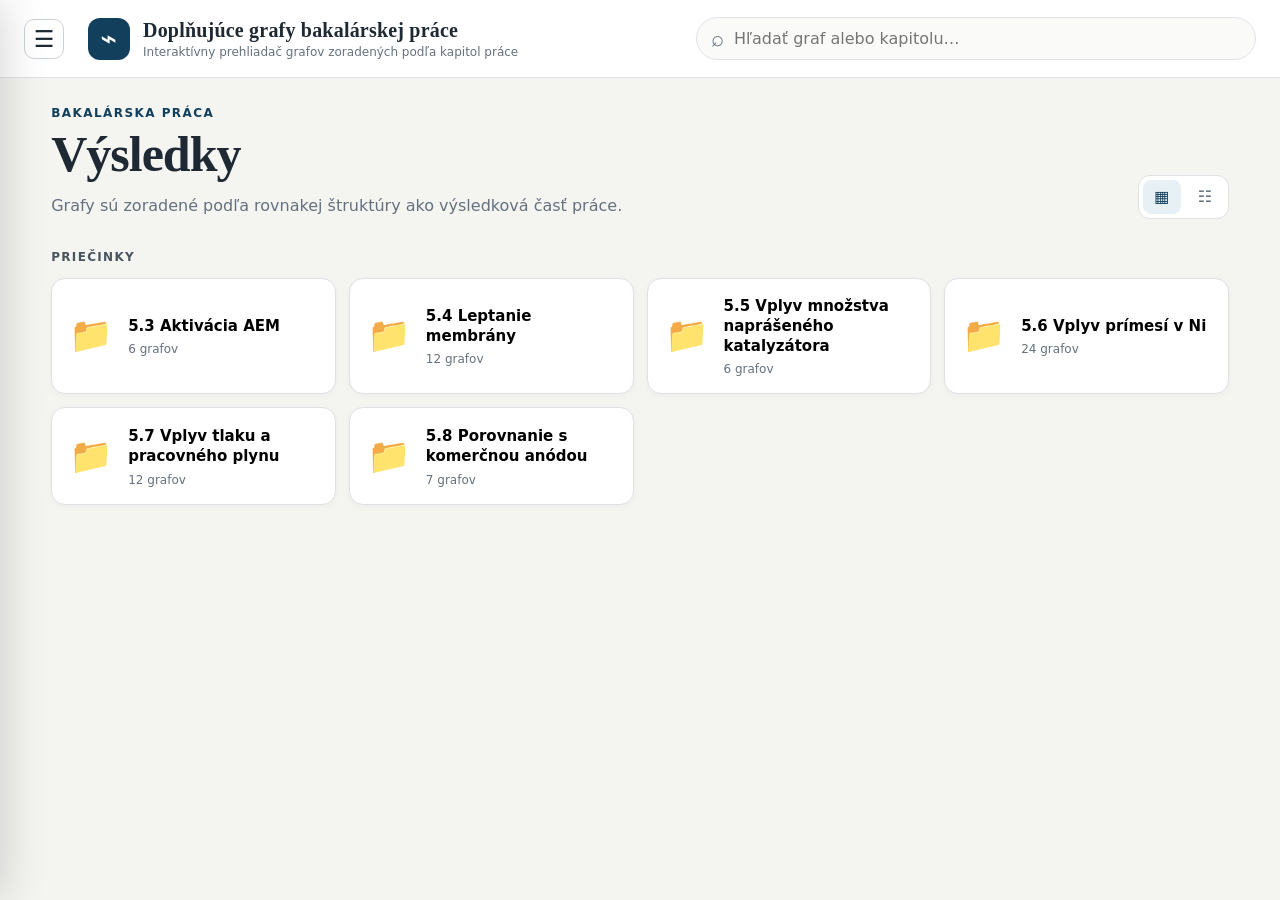
==== index.html @ 4d3bdb9e "update" ====
<!doctype html>
<html lang="sk">
<head>
  <meta charset="utf-8">
  <meta name="viewport" content="width=device-width, initial-scale=1">
  <meta name="description" content="Doplňujúce grafy bakalárskej práce">
  <title>Doplňujúce grafy bakalárskej práce</title>
  <link rel="icon" href="favicon.svg" type="image/svg+xml">
  <link rel="stylesheet" href="styles.css">
</head>
<body>
  <header class="topbar">
    <button class="icon-button sidebar-toggle" id="sidebarToggle" aria-label="Otvoriť navigáciu" aria-expanded="false">☰</button>

    <div class="brand">
      <div class="brand-mark" aria-hidden="true">⌁</div>
      <div>
        <h1 id="siteTitle">Doplňujúce grafy</h1>
        <p id="siteSubtitle">Bakalárska práca</p>
      </div>
    </div>

    <label class="search">
      <span aria-hidden="true">⌕</span>
      <input id="searchInput" type="search" placeholder="Hľadať graf alebo kapitolu…" autocomplete="off">
    </label>
  </header>

  <div class="app-shell">
    <aside class="sidebar" id="sidebar">
      <div class="sidebar-heading">Navigácia</div>
      <nav id="tree" aria-label="Hierarchia kapitol"></nav>
    </aside>

    <main class="content">
      <nav class="breadcrumbs" id="breadcrumbs" aria-label="Drobečková navigácia"></nav>

      <section id="galleryView">
        <header class="page-heading">
          <div>
            <p class="eyebrow" id="sectionEyebrow">Výsledky</p>
            <h2 id="sectionTitle">Doplňujúce grafy</h2>
            <p id="sectionSummary">Vyberte kapitolu alebo graf v ľavom paneli.</p>
          </div>

          <div class="view-switcher" aria-label="Spôsob zobrazenia">
            <button class="view-button active" data-view="grid" title="Mriežka" aria-label="Mriežka">▦</button>
            <button class="view-button" data-view="list" title="Zoznam" aria-label="Zoznam">☷</button>
          </div>
        </header>

        <section id="folderSection">
          <h3 class="content-heading" id="folderHeading">Priečinky</h3>
          <div class="folder-grid" id="folderGrid"></div>
        </section>

        <section id="fileSection">
          <h3 class="content-heading" id="fileHeading">Grafy</h3>
          <div class="plot-grid" id="plotGrid"></div>
        </section>

        <section class="empty-state hidden" id="emptyState">
          <div class="empty-icon">⌕</div>
          <h3>Nič sa nenašlo</h3>
          <p>Skúste zadať kratší názov alebo číslo kapitoly.</p>
        </section>
      </section>

      <section id="workspaceView" class="workspace hidden">
        <header class="workspace-heading">
          <div>
            <button class="back-button" id="backToFolder">← Späť na grafy v priečinku</button>
            <p class="eyebrow" id="workspaceFolder"></p>
            <h2 id="workspaceTitle"></h2>
            <p id="workspaceSummary"></p>
          </div>

          <div class="workspace-actions">
            <button class="action-button" id="interactiveToggle" disabled>
              <span aria-hidden="true">⌁</span>
              Prepnúť na interaktívne
            </button>
            <button class="action-button primary" id="addComparison">
              <span aria-hidden="true">＋</span>
              Pridať graf na porovnanie
            </button>
            <button class="action-button" id="unifyAxes" disabled title="Dostupné v interaktívnom režime pri kompatibilných grafoch">
              <span aria-hidden="true">↔</span>
              Zjednotiť osi
            </button>
            <button class="square-button" id="axisSettings" disabled title="Nastavenie osí je dostupné v interaktívnom režime" aria-label="Manuálne nastavenie osí">🔧</button>
          </div>
        </header>

        <div class="workspace-status">
          <div>
            <strong id="comparisonCount">1 z 4 grafov</strong>
            <span id="compatibilityText">Statický náhľad</span>
          </div>
          <button class="text-button hidden" id="clearComparisons">Zrušiť porovnanie</button>
        </div>

        <div class="comparison-grid count-1" id="comparisonGrid"></div>
      </section>
    </main>
  </div>

  <div class="backdrop hidden" id="backdrop"></div>

  <dialog class="picker-dialog" id="comparisonDialog">
    <div class="dialog-header">
      <div>
        <p class="eyebrow">Porovnanie grafov</p>
        <h2>Vyberte ďalší graf</h2>
        <p>Naraz možno zobraziť najviac štyri grafy.</p>
      </div>
      <button class="icon-button" id="closeComparisonDialog" aria-label="Zavrieť">×</button>
    </div>

    <label class="dialog-search">
      <span aria-hidden="true">⌕</span>
      <input id="comparisonSearch" type="search" placeholder="Hľadať podľa názvu grafu alebo priečinka…" autocomplete="off">
    </label>

    <div class="comparison-list" id="comparisonList"></div>
  </dialog>

  <dialog class="settings-dialog" id="settingsDialog">
    <div class="dialog-header compact">
      <div>
        <p class="eyebrow">Interaktívny režim</p>
        <h2>Manuálne nastavenie osí</h2>
      </div>
      <button class="icon-button" id="closeSettingsDialog" aria-label="Zavrieť">×</button>
    </div>

    <form id="axisForm" method="dialog">
      <label>
        Použiť na
        <select id="axisTarget"></select>
      </label>

      <div class="axis-fields">
        <label>X minimum<input id="xMin" type="number" step="any" placeholder="automaticky"></label>
        <label>X maximum<input id="xMax" type="number" step="any" placeholder="automaticky"></label>
        <label>Y minimum<input id="yMin" type="number" step="any" placeholder="automaticky"></label>
        <label>Y maximum<input id="yMax" type="number" step="any" placeholder="automaticky"></label>
      </div>

      <div class="dialog-footer">
        <button type="button" class="action-button" id="resetAxes">Obnoviť automatické osi</button>
        <button type="submit" class="action-button primary">Použiť</button>
      </div>
    </form>
  </dialog>

  <div class="toast hidden" id="toast" role="status" aria-live="polite"></div>

  <script src="data.js"></script>
  <script src="script.js"></script>
</body>
</html>
---- styles.css ----
:root {
  --bg: #f4f4f1;
  --panel: #ffffff;
  --panel-soft: #fafaf8;
  --sidebar: #ecece8;
  --text: #1e2933;
  --muted: #65717e;
  --line: #dde2e5;
  --line-strong: #cbd2d7;
  --accent: #123f5c;
  --accent-strong: #082c43;
  --accent-soft: #e7f0f5;
  --folder: #f0b331;
  --danger: #a23b3b;
  --shadow: 0 12px 34px rgba(18, 39, 54, .09);
  --radius: 17px;
}

* { box-sizing: border-box; }
html { scroll-behavior: smooth; }
body {
  margin: 0;
  min-height: 100vh;
  background: var(--bg);
  color: var(--text);
  font-family: Inter, ui-sans-serif, system-ui, -apple-system, BlinkMacSystemFont, "Segoe UI", sans-serif;
}
button, input, select { font: inherit; }
button, a { -webkit-tap-highlight-color: transparent; }
button:focus-visible, input:focus-visible, select:focus-visible {
  outline: 3px solid rgba(18, 63, 92, .23);
  outline-offset: 2px;
}
.hidden { display: none !important; }

.topbar {
  position: sticky;
  z-index: 30;
  top: 0;
  min-height: 78px;
  display: flex;
  align-items: center;
  gap: 24px;
  padding: 12px 24px;
  background: rgba(255,255,255,.94);
  border-bottom: 1px solid var(--line);
  backdrop-filter: blur(16px);
}
.brand {
  min-width: 310px;
  display: flex;
  align-items: center;
  gap: 13px;
}
.brand-mark {
  width: 42px;
  height: 42px;
  display: grid;
  place-items: center;
  border-radius: 12px;
  background: var(--accent);
  color: white;
  font-size: 28px;
  font-weight: 800;
}
.brand h1 {
  margin: 0;
  font-family: Georgia, "Times New Roman", serif;
  font-size: 20px;
  letter-spacing: .01em;
}
.brand p { margin: 3px 0 0; color: var(--muted); font-size: 12px; }
.search, .dialog-search {
  display: flex;
  align-items: center;
  gap: 10px;
  padding: 0 14px;
  background: var(--panel-soft);
  border: 1px solid var(--line);
  border-radius: 999px;
}
.search { width: min(560px, 100%); margin-left: auto; }
.search:focus-within, .dialog-search:focus-within {
  border-color: #89a6b8;
  box-shadow: 0 0 0 4px rgba(18,63,92,.08);
}
.search span, .dialog-search span { color: var(--muted); font-size: 22px; }
.search input, .dialog-search input {
  width: 100%;
  padding: 11px 0;
  border: 0;
  outline: 0;
  background: transparent;
  color: var(--text);
}

.app-shell {
  display: grid;
  grid-template-columns: 315px minmax(0, 1fr);
  min-height: calc(100vh - 78px);
}
.sidebar {
  position: sticky;
  top: 78px;
  height: calc(100vh - 78px);
  overflow-y: auto;
  padding: 25px 16px 40px;
  background: var(--sidebar);
  border-right: 1px solid var(--line-strong);
}
.sidebar-heading {
  padding: 0 12px 10px;
  color: var(--muted);
  font-size: 12px;
  font-weight: 850;
  letter-spacing: .12em;
  text-transform: uppercase;
}
.tree-list { margin: 0; padding: 0; list-style: none; }
.tree-list .tree-list {
  margin: 4px 0 5px 24px;
  padding-left: 12px;
  border-left: 1px solid #cbd1d5;
}
.tree-item { margin: 2px 0; }
.tree-row, .tree-plot-row {
  width: 100%;
  display: flex;
  align-items: center;
  gap: 9px;
  border: 0;
  border-radius: 12px;
  background: transparent;
  color: #33414c;
  text-align: left;
  cursor: pointer;
  transition: .17s ease;
}
.tree-row { min-height: 45px; padding: 8px 10px; font-weight: 700; }
.tree-plot-row { min-height: 38px; padding: 7px 9px; font-size: 13px; }
.tree-row:hover, .tree-plot-row:hover { background: rgba(255,255,255,.68); }
.tree-row.active, .tree-plot-row.active {
  background: var(--accent);
  color: white;
  box-shadow: 0 6px 16px rgba(18,63,92,.18);
}
.tree-chevron {
  width: 12px;
  flex: 0 0 12px;
  color: #87939c;
  font-size: 11px;
  transition: transform .16s ease;
}
.tree-chevron.open { transform: rotate(90deg); }
.tree-row.active .tree-chevron { color: #e1ebf0; }
.tree-folder { color: var(--folder); font-size: 18px; }
.tree-plot-icon { width: 18px; color: #82919a; font-size: 14px; text-align: center; }
.tree-plot-row.active .tree-plot-icon { color: #dce8ee; }
.tree-name, .tree-plot-name {
  overflow: hidden;
  text-overflow: ellipsis;
  white-space: nowrap;
}
.tree-plot-name { font-weight: 600; }
.tree-files { margin: 4px 0 8px 37px; padding-left: 11px; border-left: 1px dashed #c7ced2; }

.content { width: min(1530px, 100%); padding: 28px clamp(22px, 4vw, 58px) 70px; }
.breadcrumbs {
  min-height: 30px;
  display: flex;
  align-items: center;
  flex-wrap: wrap;
  gap: 5px;
  margin-bottom: 21px;
  color: var(--muted);
  font-size: 13px;
}
.breadcrumbs button {
  padding: 4px 7px;
  border: 0;
  border-radius: 7px;
  background: transparent;
  color: inherit;
  cursor: pointer;
}
.breadcrumbs button:hover { background: white; color: var(--accent); }
.breadcrumbs .current { color: var(--text); font-weight: 750; }
.breadcrumbs .separator { color: #a0a8ae; }

.page-heading, .workspace-heading {
  display: flex;
  align-items: flex-end;
  justify-content: space-between;
  gap: 28px;
  margin-bottom: 31px;
}
.eyebrow {
  margin: 0 0 7px;
  color: var(--accent);
  font-size: 12px;
  font-weight: 900;
  letter-spacing: .12em;
  text-transform: uppercase;
}
.page-heading h2, .workspace-heading h2 {
  margin: 0;
  font-family: Georgia, "Times New Roman", serif;
  font-size: clamp(30px, 4vw, 50px);
  line-height: 1.08;
  letter-spacing: -.02em;
}
.page-heading p:last-child, .workspace-heading p:last-child {
  max-width: 760px;
  margin: 12px 0 0;
  color: var(--muted);
  line-height: 1.6;
}
.view-switcher {
  flex: 0 0 auto;
  display: flex;
  gap: 5px;
  padding: 4px;
  background: var(--panel);
  border: 1px solid var(--line);
  border-radius: 12px;
}
.view-button {
  width: 38px;
  height: 34px;
  border: 0;
  border-radius: 8px;
  background: transparent;
  color: var(--muted);
  cursor: pointer;
}
.view-button.active { background: var(--accent-soft); color: var(--accent); }
.content-heading {
  margin: 30px 0 14px;
  color: #49545e;
  font-size: 12px;
  letter-spacing: .11em;
  text-transform: uppercase;
}
.folder-grid {
  display: grid;
  grid-template-columns: repeat(auto-fill, minmax(235px, 1fr));
  gap: 13px;
}
.folder-card {
  min-height: 98px;
  display: flex;
  align-items: center;
  gap: 15px;
  padding: 17px;
  border: 1px solid var(--line);
  border-radius: 14px;
  background: var(--panel);
  text-align: left;
  cursor: pointer;
  box-shadow: 0 2px 7px rgba(17,24,39,.03);
  transition: transform .17s ease, border-color .17s ease, box-shadow .17s ease;
}
.folder-card:hover { transform: translateY(-2px); border-color: #b7c2c9; box-shadow: var(--shadow); }
.folder-icon-large { flex: 0 0 auto; color: var(--folder); font-size: 35px; }
.folder-card h4 { margin: 0; font-size: 15px; line-height: 1.35; }
.folder-card p { margin: 6px 0 0; color: var(--muted); font-size: 12px; }
.plot-grid {
  display: grid;
  grid-template-columns: repeat(auto-fill, minmax(300px, 1fr));
  gap: 20px;
}
.plot-card {
  overflow: hidden;
  padding: 0;
  border: 1px solid var(--line);
  border-radius: var(--radius);
  background: var(--panel);
  color: inherit;
  text-align: left;
  cursor: pointer;
  box-shadow: 0 3px 12px rgba(17,24,39,.04);
  transition: transform .18s ease, border-color .18s ease, box-shadow .18s ease;
}
.plot-card:hover { transform: translateY(-3px); border-color: #b7c2c9; box-shadow: var(--shadow); }
.plot-thumb {
  aspect-ratio: 16 / 10;
  display: grid;
  place-items: center;
  overflow: hidden;
  background: #fff;
  border-bottom: 1px solid var(--line);
}
.plot-thumb img { width: 100%; height: 100%; object-fit: contain; }
.plot-info { display: block; padding: 16px 17px 18px; }
.plot-meta {
  margin: 0 0 7px;
  color: var(--accent);
  font-size: 11px;
  font-weight: 850;
  letter-spacing: .09em;
  text-transform: uppercase;
}
.plot-info h4 { margin: 0; font-size: 16px; line-height: 1.35; }
.plot-info p:last-child {
  display: -webkit-box;
  overflow: hidden;
  margin: 9px 0 0;
  color: var(--muted);
  font-size: 13px;
  line-height: 1.5;
  -webkit-line-clamp: 2;
  -webkit-box-orient: vertical;
}
.plot-grid.list-view { display: flex; flex-direction: column; gap: 9px; }
.plot-grid.list-view .plot-card { display: grid; grid-template-columns: 165px 1fr; }
.plot-grid.list-view .plot-thumb { aspect-ratio: auto; min-height: 110px; border-right: 1px solid var(--line); border-bottom: 0; }
.empty-state { margin: 60px auto; padding: 55px 20px; max-width: 580px; text-align: center; color: var(--muted); }
.empty-icon { font-size: 45px; }
.empty-state h3 { margin: 14px 0 6px; color: var(--text); }


.workspace { min-width: 0; }
.back-button, .text-button {
  padding: 0;
  border: 0;
  background: transparent;
  color: var(--accent);
  font-weight: 750;
  cursor: pointer;
}
.back-button { margin: 0 0 20px; }
.back-button:hover, .text-button:hover { text-decoration: underline; }
.workspace-heading { align-items: flex-end; margin-bottom: 22px; }
.workspace-heading > div:first-child { min-width: 0; }
.workspace-actions {
  max-width: 610px;
  display: flex;
  justify-content: flex-end;
  flex-wrap: wrap;
  gap: 9px;
}
.action-button, .square-button {
  min-height: 42px;
  display: inline-flex;
  align-items: center;
  justify-content: center;
  gap: 8px;
  border: 1px solid var(--line-strong);
  border-radius: 11px;
  background: white;
  color: var(--text);
  font-size: 13px;
  font-weight: 780;
  cursor: pointer;
}
.action-button { padding: 9px 14px; }
.square-button { width: 44px; padding: 0; font-size: 18px; }
.action-button:hover:not(:disabled), .square-button:hover:not(:disabled) { border-color: #89a3b3; color: var(--accent); }
.action-button.primary { border-color: var(--accent); background: var(--accent); color: white; }
.action-button.primary:hover:not(:disabled) { background: var(--accent-strong); }
.action-button:disabled, .square-button:disabled { opacity: .45; cursor: not-allowed; }
.workspace-status {
  display: flex;
  align-items: center;
  justify-content: space-between;
  gap: 16px;
  margin-bottom: 14px;
  padding: 13px 16px;
  border: 1px solid var(--line);
  border-radius: 13px;
  background: rgba(255,255,255,.65);
}
.workspace-status strong { margin-right: 10px; font-size: 13px; }
.workspace-status span { color: var(--muted); font-size: 13px; }
.comparison-grid {
  display: grid;
  gap: 18px;
  min-width: 0;
}
.comparison-grid.count-1 { grid-template-columns: minmax(0, 1fr); }
.comparison-grid.count-2 { grid-template-columns: repeat(2, minmax(0, 1fr)); }
.comparison-grid.count-3 { grid-template-columns: repeat(2, minmax(0, 1fr)); }
.comparison-grid.count-3 .comparison-card:last-child { grid-column: 1 / -1; }
.comparison-grid.count-4 { grid-template-columns: repeat(2, minmax(0, 1fr)); }
.comparison-card {
  min-width: 0;
  overflow: hidden;
  border: 1px solid var(--line);
  border-radius: 17px;
  background: white;
  box-shadow: 0 5px 18px rgba(17,24,39,.055);
}
.comparison-card-header {
  min-height: 72px;
  display: flex;
  align-items: center;
  justify-content: space-between;
  gap: 12px;
  padding: 13px 15px;
  border-bottom: 1px solid var(--line);
}
.comparison-card-header > div { min-width: 0; }
.comparison-card-header p {
  overflow: hidden;
  margin: 0 0 4px;
  color: var(--accent);
  font-size: 10px;
  font-weight: 900;
  letter-spacing: .08em;
  text-overflow: ellipsis;
  text-transform: uppercase;
  white-space: nowrap;
}
.comparison-card-header h3 {
  overflow: hidden;
  margin: 0;
  font-size: 15px;
  line-height: 1.35;
  text-overflow: ellipsis;
  white-space: nowrap;
}
.remove-plot {
  width: 34px;
  height: 34px;
  flex: 0 0 34px;
  border: 1px solid var(--line);
  border-radius: 9px;
  background: white;
  color: var(--muted);
  cursor: pointer;
}
.remove-plot:hover { border-color: #d5abab; color: var(--danger); }
.comparison-stage {
  position: relative;
  min-height: 0;
  display: grid;
  place-items: center;
  overflow: auto;
  padding: 14px;
  background:
    linear-gradient(45deg, #f0f1ed 25%, transparent 25%),
    linear-gradient(-45deg, #f0f1ed 25%, transparent 25%),
    linear-gradient(45deg, transparent 75%, #f0f1ed 75%),
    linear-gradient(-45deg, transparent 75%, #f0f1ed 75%);
  background-color: #fafbf8;
  background-position: 0 0, 0 8px, 8px -8px, -8px 0;
  background-size: 16px 16px;
}
.count-1 .comparison-stage { height: clamp(520px, 67vh, 850px); }
.count-2 .comparison-stage, .count-3 .comparison-stage, .count-4 .comparison-stage { height: clamp(360px, 48vh, 600px); }
.comparison-stage img { width: 100%; height: 100%; object-fit: contain; background: white; }
.plotly-host { width: 100%; height: 100%; min-height: 330px; background: white; }
.plot-error { max-width: 520px; padding: 28px; border: 1px solid #e3caca; border-radius: 13px; background: #fff7f7; color: #7e3333; text-align: center; }


dialog { color: var(--text); }
.picker-dialog, .settings-dialog {
  width: min(760px, calc(100vw - 28px));
  max-width: none;
  max-height: min(820px, calc(100vh - 28px));
  padding: 0;
  border: 1px solid var(--line-strong);
  border-radius: 20px;
  background: var(--panel);
  box-shadow: 0 28px 90px rgba(0,0,0,.28);
}
dialog::backdrop { background: rgba(12,20,27,.62); backdrop-filter: blur(5px); }
.dialog-header {
  display: flex;
  align-items: flex-start;
  justify-content: space-between;
  gap: 18px;
  padding: 21px 22px 17px;
  border-bottom: 1px solid var(--line);
}
.dialog-header.compact { align-items: center; }
.dialog-header h2 { margin: 0; font-family: Georgia, "Times New Roman", serif; font-size: 26px; }
.dialog-header p:last-child { max-width: 590px; margin: 8px 0 0; color: var(--muted); font-size: 13px; line-height: 1.5; }
.icon-button {
  width: 40px;
  height: 40px;
  display: grid;
  place-items: center;
  flex: 0 0 40px;
  border: 1px solid var(--line-strong);
  border-radius: 10px;
  background: white;
  color: var(--text);
  font-size: 23px;
  cursor: pointer;
}
.icon-button:hover { border-color: #91a4b1; color: var(--accent); }
.dialog-search { margin: 16px 20px; }
.comparison-list { max-height: 580px; overflow-y: auto; padding: 0 20px 22px; }
.comparison-group { margin-top: 19px; }
.comparison-group:first-child { margin-top: 2px; }
.comparison-group-title {
  margin: 0 0 8px;
  color: var(--muted);
  font-size: 11px;
  font-weight: 900;
  letter-spacing: .09em;
  text-transform: uppercase;
}
.comparison-option {
  width: 100%;
  display: flex;
  align-items: center;
  justify-content: space-between;
  gap: 14px;
  margin: 6px 0;
  padding: 12px 13px;
  border: 1px solid var(--line);
  border-radius: 12px;
  background: white;
  text-align: left;
  cursor: pointer;
}
.comparison-option:hover { border-color: #8da6b6; background: #f8fbfc; }
.comparison-option strong { display: block; font-size: 14px; }
.comparison-option small { display: block; margin-top: 4px; color: var(--muted); }
.compatibility-badge {
  flex: 0 0 auto;
  padding: 5px 8px;
  border-radius: 999px;
  background: #edf5ef;
  color: #2c6a3b;
  font-size: 10px;
  font-weight: 850;
}
.compatibility-badge.other { background: #f1f2f3; color: var(--muted); }
.settings-dialog form { padding: 21px 22px 22px; }
.settings-dialog label { display: grid; gap: 7px; color: #43505a; font-size: 12px; font-weight: 750; }
.settings-dialog input[type="number"], .settings-dialog select {
  width: 100%;
  min-height: 42px;
  padding: 9px 11px;
  border: 1px solid var(--line-strong);
  border-radius: 10px;
  background: white;
  color: var(--text);
}
.axis-fields { display: grid; grid-template-columns: repeat(2, minmax(0,1fr)); gap: 14px; margin-top: 18px; }
.check-row { display: flex; gap: 24px; margin-top: 19px; }
.check-row label { display: flex; align-items: center; gap: 8px; }
.dialog-footer { display: flex; justify-content: flex-end; gap: 9px; margin-top: 24px; padding-top: 18px; border-top: 1px solid var(--line); }
.toast {
  position: fixed;
  z-index: 100;
  right: 24px;
  bottom: 24px;
  max-width: min(430px, calc(100vw - 48px));
  padding: 13px 16px;
  border-radius: 12px;
  background: #132c3c;
  color: white;
  font-size: 13px;
  line-height: 1.45;
  box-shadow: 0 13px 38px rgba(0,0,0,.25);
}
.mobile-only { display: none; }
.backdrop { display: none; }

@media (max-width: 1120px) {
  .app-shell { grid-template-columns: 280px minmax(0,1fr); }
  .workspace-heading { align-items: flex-start; flex-direction: column; }
  .workspace-actions { max-width: none; justify-content: flex-start; }
}
@media (max-width: 900px) {
  .mobile-only { display: grid; }
  .topbar { gap: 12px; padding: 10px 14px; }
  .brand { min-width: 0; }
  .brand-mark { display: none; }
  .brand h1 { font-size: 16px; }
  .brand p { display: none; }
  .search { max-width: 320px; }
  .app-shell { display: block; }
  .sidebar {
    position: fixed;
    z-index: 45;
    top: 0;
    left: 0;
    width: min(340px, 89vw);
    height: 100vh;
    transform: translateX(-104%);
    transition: transform .22s ease;
    box-shadow: 15px 0 45px rgba(0,0,0,.18);
  }
  .sidebar.open { transform: translateX(0); }
  .backdrop {
    position: fixed;
    z-index: 40;
    inset: 0;
    display: block;
    background: rgba(0,0,0,.45);
  }
  .content { padding: 24px 17px 60px; }
  .comparison-grid.count-2, .comparison-grid.count-3, .comparison-grid.count-4 { grid-template-columns: 1fr; }
  .comparison-grid.count-3 .comparison-card:last-child { grid-column: auto; }
}
@media (max-width: 620px) {
  .topbar { flex-wrap: wrap; }
  .brand { flex: 1; }
  .search { order: 3; max-width: none; flex-basis: 100%; }
  .page-heading { display: block; }
  .view-switcher { width: fit-content; margin-top: 17px; }
  .folder-grid, .plot-grid { grid-template-columns: 1fr; }
  .plot-grid.list-view .plot-card { grid-template-columns: 110px 1fr; }
  .workspace-actions { display: grid; grid-template-columns: 1fr 1fr; width: 100%; }
  .workspace-actions .action-button { width: 100%; }
  .workspace-actions .square-button { width: 100%; }
  .workspace-status { align-items: flex-start; }
  .workspace-status strong, .workspace-status span { display: block; }
  .workspace-status span { margin-top: 4px; }
  .count-1 .comparison-stage, .count-2 .comparison-stage, .count-3 .comparison-stage, .count-4 .comparison-stage { height: 58vh; min-height: 370px; }
  .axis-fields { grid-template-columns: 1fr; }
  .check-row { align-items: flex-start; flex-direction: column; gap: 12px; }
  .dialog-footer { flex-direction: column-reverse; }
  .dialog-footer .action-button { width: 100%; }
}



.sidebar-toggle {
  display: grid;
  flex: 0 0 40px;
}

.app-shell {
  display: block;
  min-height: calc(100vh - 78px);
}

.sidebar {
  position: fixed;
  z-index: 45;
  top: 0;
  left: 0;
  width: min(340px, 89vw);
  height: 100vh;
  padding-top: 25px;
  transform: translateX(-104%);
  transition: transform .22s ease;
  box-shadow: 15px 0 45px rgba(0, 0, 0, .18);
}

.sidebar.open {
  transform: translateX(0);
}

.backdrop {
  position: fixed;
  z-index: 40;
  inset: 0;
  display: block;
  background: rgba(0, 0, 0, .45);
  opacity: 1;
}

.content {
  width: min(1530px, 100%);
  margin: 0 auto;
}


.comparison-stage {
  overflow: hidden;
  padding: 0;
  background: #ffffff;
}

.comparison-stage img {
  display: block;
  width: 100%;
  height: 100%;
  object-fit: contain;
  background: #ffffff;
}


.comparison-grid.count-1 .comparison-stage {
  height: auto;
  min-height: 0;
}

.comparison-grid.count-1 .comparison-stage img {
  height: auto;
  max-height: none;
  object-fit: contain;
}

@media (max-width: 900px) {
  .sidebar-toggle { display: grid; }
}

.missing-image {
  width: min(720px, calc(100% - 40px));
  margin: auto;
  padding: 24px;
  border: 1px solid #e3caca;
  border-radius: 14px;
  background: #fff7f7;
  color: #6f2f2f;
  text-align: center;
}

.missing-image strong,
.missing-image span,
.missing-image code {
  display: block;
}

.missing-image span {
  margin-top: 8px;
  line-height: 1.5;
}

.missing-image code {
  margin-top: 14px;
  padding: 10px 12px;
  overflow-wrap: anywhere;
  border-radius: 8px;
  background: #ffffff;
  color: #4f2525;
}




.comparison-stage.interactive-stage {
  height: clamp(390px, 50vh, 650px);
  min-height: 390px;
}

.comparison-grid.count-1
.comparison-stage.interactive-stage {
  height: clamp(560px, 72vh, 900px);
  min-height: 560px;
}

.plotly-host,
.plotly-host .plot-container,
.plotly-host .svg-container {
  width: 100% !important;
  height: 100% !important;
}

@media (max-width: 620px) {
  .comparison-stage.interactive-stage,
  .comparison-grid.count-1
  .comparison-stage.interactive-stage {
    height: 62vh;
    min-height: 410px;
  }
}


.interactive-load-error {
  width: min(620px, calc(100% - 40px));
  margin: auto;
  padding: 24px;
  border: 1px solid #e2c7c7;
  border-radius: 14px;
  background: #fff8f8;
  color: #6b2e2e;
  text-align: center;
}

.interactive-load-error strong,
.interactive-load-error span {
  display: block;
}

.interactive-load-error span {
  margin-top: 8px;
  overflow-wrap: anywhere;
  line-height: 1.5;
}

.interactive-load-error button {
  margin-top: 16px;
  padding: 9px 14px;
  border: 1px solid #d2b0b0;
  border-radius: 9px;
  background: white;
  color: #6b2e2e;
  font-weight: 700;
  cursor: pointer;
}
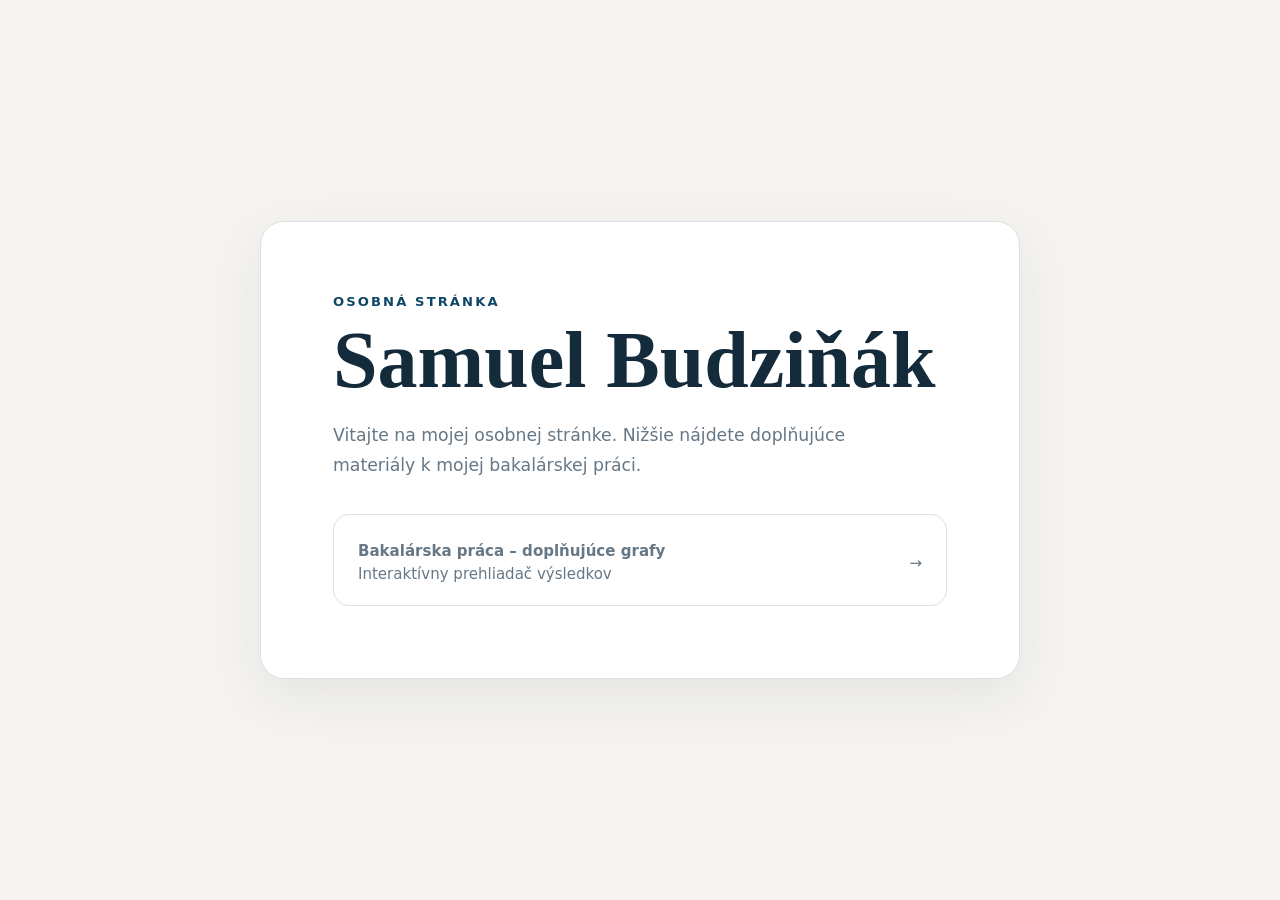
==== commit 2f4d4751: "Create index.html" ====
--- a/index.html
+++ b/index.html
@@ -1,162 +1,123 @@
-<!doctype html>
+<!DOCTYPE html>
 <html lang="sk">
 <head>
-  <meta charset="utf-8">
-  <meta name="viewport" content="width=device-width, initial-scale=1">
-  <meta name="description" content="Doplňujúce grafy bakalárskej práce">
-  <title>Doplňujúce grafy bakalárskej práce</title>
-  <link rel="icon" href="favicon.svg" type="image/svg+xml">
-  <link rel="stylesheet" href="styles.css">
+  <meta charset="UTF-8">
+  <meta name="viewport" content="width=device-width, initial-scale=1.0">
+  <title>Samuel Budziňák</title>
+  <meta name="description" content="Osobná stránka Samuela Budziňáka.">
+  <style>
+    :root {
+      color-scheme: light;
+      --background: #f5f4f0;
+      --surface: #ffffff;
+      --text: #142b3b;
+      --muted: #667785;
+      --accent: #0f4867;
+      --border: #dbe2e6;
+    }
+
+    * {
+      box-sizing: border-box;
+    }
+
+    body {
+      margin: 0;
+      min-height: 100vh;
+      display: grid;
+      place-items: center;
+      padding: 24px;
+      background: var(--background);
+      color: var(--text);
+      font-family: Inter, system-ui, -apple-system, BlinkMacSystemFont, "Segoe UI", sans-serif;
+    }
+
+    main {
+      width: min(760px, 100%);
+      padding: clamp(36px, 7vw, 72px);
+      border: 1px solid var(--border);
+      border-radius: 24px;
+      background: var(--surface);
+      box-shadow: 0 18px 55px rgba(20, 43, 59, 0.08);
+    }
+
+    .eyebrow {
+      margin: 0 0 12px;
+      color: var(--accent);
+      font-size: 0.82rem;
+      font-weight: 800;
+      letter-spacing: 0.16em;
+      text-transform: uppercase;
+    }
+
+    h1 {
+      margin: 0;
+      font-family: Georgia, "Times New Roman", serif;
+      font-size: clamp(2.7rem, 8vw, 5rem);
+      line-height: 0.98;
+    }
+
+    .intro {
+      max-width: 560px;
+      margin: 22px 0 34px;
+      color: var(--muted);
+      font-size: 1.08rem;
+      line-height: 1.7;
+    }
+
+    .link-card {
+      display: flex;
+      align-items: center;
+      justify-content: space-between;
+      gap: 18px;
+      padding: 22px 24px;
+      border: 1px solid var(--border);
+      border-radius: 16px;
+      color: var(--text);
+      text-decoration: none;
+      transition: transform 160ms ease, border-color 160ms ease, box-shadow 160ms ease;
+    }
+
+    .link-card:hover {
+      transform: translateY(-2px);
+      border-color: #a8beca;
+      box-shadow: 0 12px 28px rgba(20, 43, 59, 0.09);
+    }
+
+    .link-card strong,
+    .link-card span {
+      display: block;
+    }
+
+    .link-card span {
+      margin-top: 5px;
+      color: var(--muted);
+      font-size: 0.94rem;
+    }
+
+    .arrow {
+      flex: 0 0 auto;
+      color: var(--accent);
+      font-size: 1.5rem;
+    }
+  </style>
 </head>
 <body>
-  <header class="topbar">
-    <button class="icon-button sidebar-toggle" id="sidebarToggle" aria-label="Otvoriť navigáciu" aria-expanded="false">☰</button>
+  <main>
+    <p class="eyebrow">Osobná stránka</p>
+    <h1>Samuel Budziňák</h1>
 
-    <div class="brand">
-      <div class="brand-mark" aria-hidden="true">⌁</div>
-      <div>
-        <h1 id="siteTitle">Doplňujúce grafy</h1>
-        <p id="siteSubtitle">Bakalárska práca</p>
-      </div>
-    </div>
+    <p class="intro">
+      Vitajte na mojej osobnej stránke. Nižšie nájdete doplňujúce
+      materiály k mojej bakalárskej práci.
+    </p>
 
-    <label class="search">
-      <span aria-hidden="true">⌕</span>
-      <input id="searchInput" type="search" placeholder="Hľadať graf alebo kapitolu…" autocomplete="off">
-    </label>
-  </header>
-
-  <div class="app-shell">
-    <aside class="sidebar" id="sidebar">
-      <div class="sidebar-heading">Navigácia</div>
-      <nav id="tree" aria-label="Hierarchia kapitol"></nav>
-    </aside>
-
-    <main class="content">
-      <nav class="breadcrumbs" id="breadcrumbs" aria-label="Drobečková navigácia"></nav>
-
-      <section id="galleryView">
-        <header class="page-heading">
-          <div>
-            <p class="eyebrow" id="sectionEyebrow">Výsledky</p>
-            <h2 id="sectionTitle">Doplňujúce grafy</h2>
-            <p id="sectionSummary">Vyberte kapitolu alebo graf v ľavom paneli.</p>
-          </div>
-
-          <div class="view-switcher" aria-label="Spôsob zobrazenia">
-            <button class="view-button active" data-view="grid" title="Mriežka" aria-label="Mriežka">▦</button>
-            <button class="view-button" data-view="list" title="Zoznam" aria-label="Zoznam">☷</button>
-          </div>
-        </header>
-
-        <section id="folderSection">
-          <h3 class="content-heading" id="folderHeading">Priečinky</h3>
-          <div class="folder-grid" id="folderGrid"></div>
-        </section>
-
-        <section id="fileSection">
-          <h3 class="content-heading" id="fileHeading">Grafy</h3>
-          <div class="plot-grid" id="plotGrid"></div>
-        </section>
-
-        <section class="empty-state hidden" id="emptyState">
-          <div class="empty-icon">⌕</div>
-          <h3>Nič sa nenašlo</h3>
-          <p>Skúste zadať kratší názov alebo číslo kapitoly.</p>
-        </section>
-      </section>
-
-      <section id="workspaceView" class="workspace hidden">
-        <header class="workspace-heading">
-          <div>
-            <button class="back-button" id="backToFolder">← Späť na grafy v priečinku</button>
-            <p class="eyebrow" id="workspaceFolder"></p>
-            <h2 id="workspaceTitle"></h2>
-            <p id="workspaceSummary"></p>
-          </div>
-
-          <div class="workspace-actions">
-            <button class="action-button" id="interactiveToggle" disabled>
-              <span aria-hidden="true">⌁</span>
-              Prepnúť na interaktívne
-            </button>
-            <button class="action-button primary" id="addComparison">
-              <span aria-hidden="true">＋</span>
-              Pridať graf na porovnanie
-            </button>
-            <button class="action-button" id="unifyAxes" disabled title="Dostupné v interaktívnom režime pri kompatibilných grafoch">
-              <span aria-hidden="true">↔</span>
-              Zjednotiť osi
-            </button>
-            <button class="square-button" id="axisSettings" disabled title="Nastavenie osí je dostupné v interaktívnom režime" aria-label="Manuálne nastavenie osí">🔧</button>
-          </div>
-        </header>
-
-        <div class="workspace-status">
-          <div>
-            <strong id="comparisonCount">1 z 4 grafov</strong>
-            <span id="compatibilityText">Statický náhľad</span>
-          </div>
-          <button class="text-button hidden" id="clearComparisons">Zrušiť porovnanie</button>
-        </div>
-
-        <div class="comparison-grid count-1" id="comparisonGrid"></div>
-      </section>
-    </main>
-  </div>
-
-  <div class="backdrop hidden" id="backdrop"></div>
-
-  <dialog class="picker-dialog" id="comparisonDialog">
-    <div class="dialog-header">
-      <div>
-        <p class="eyebrow">Porovnanie grafov</p>
-        <h2>Vyberte ďalší graf</h2>
-        <p>Naraz možno zobraziť najviac štyri grafy.</p>
-      </div>
-      <button class="icon-button" id="closeComparisonDialog" aria-label="Zavrieť">×</button>
-    </div>
-
-    <label class="dialog-search">
-      <span aria-hidden="true">⌕</span>
-      <input id="comparisonSearch" type="search" placeholder="Hľadať podľa názvu grafu alebo priečinka…" autocomplete="off">
-    </label>
-
-    <div class="comparison-list" id="comparisonList"></div>
-  </dialog>
-
-  <dialog class="settings-dialog" id="settingsDialog">
-    <div class="dialog-header compact">
-      <div>
-        <p class="eyebrow">Interaktívny režim</p>
-        <h2>Manuálne nastavenie osí</h2>
-      </div>
-      <button class="icon-button" id="closeSettingsDialog" aria-label="Zavrieť">×</button>
-    </div>
-
-    <form id="axisForm" method="dialog">
-      <label>
-        Použiť na
-        <select id="axisTarget"></select>
-      </label>
-
-      <div class="axis-fields">
-        <label>X minimum<input id="xMin" type="number" step="any" placeholder="automaticky"></label>
-        <label>X maximum<input id="xMax" type="number" step="any" placeholder="automaticky"></label>
-        <label>Y minimum<input id="yMin" type="number" step="any" placeholder="automaticky"></label>
-        <label>Y maximum<input id="yMax" type="number" step="any" placeholder="automaticky"></label>
-      </div>
-
-      <div class="dialog-footer">
-        <button type="button" class="action-button" id="resetAxes">Obnoviť automatické osi</button>
-        <button type="submit" class="action-button primary">Použiť</button>
-      </div>
-    </form>
-  </dialog>
-
-  <div class="toast hidden" id="toast" role="status" aria-live="polite"></div>
-
-  <script src="data.js"></script>
-  <script src="script.js"></script>
+    <a class="link-card" href="bachelor_thesis/">
+      <span>
+        <strong>Bakalárska práca – doplňujúce grafy</strong>
+        <span>Interaktívny prehliadač výsledkov</span>
+      </span>
+      <span class="arrow" aria-hidden="true">→</span>
+    </a>
+  </main>
 </body>
 </html>
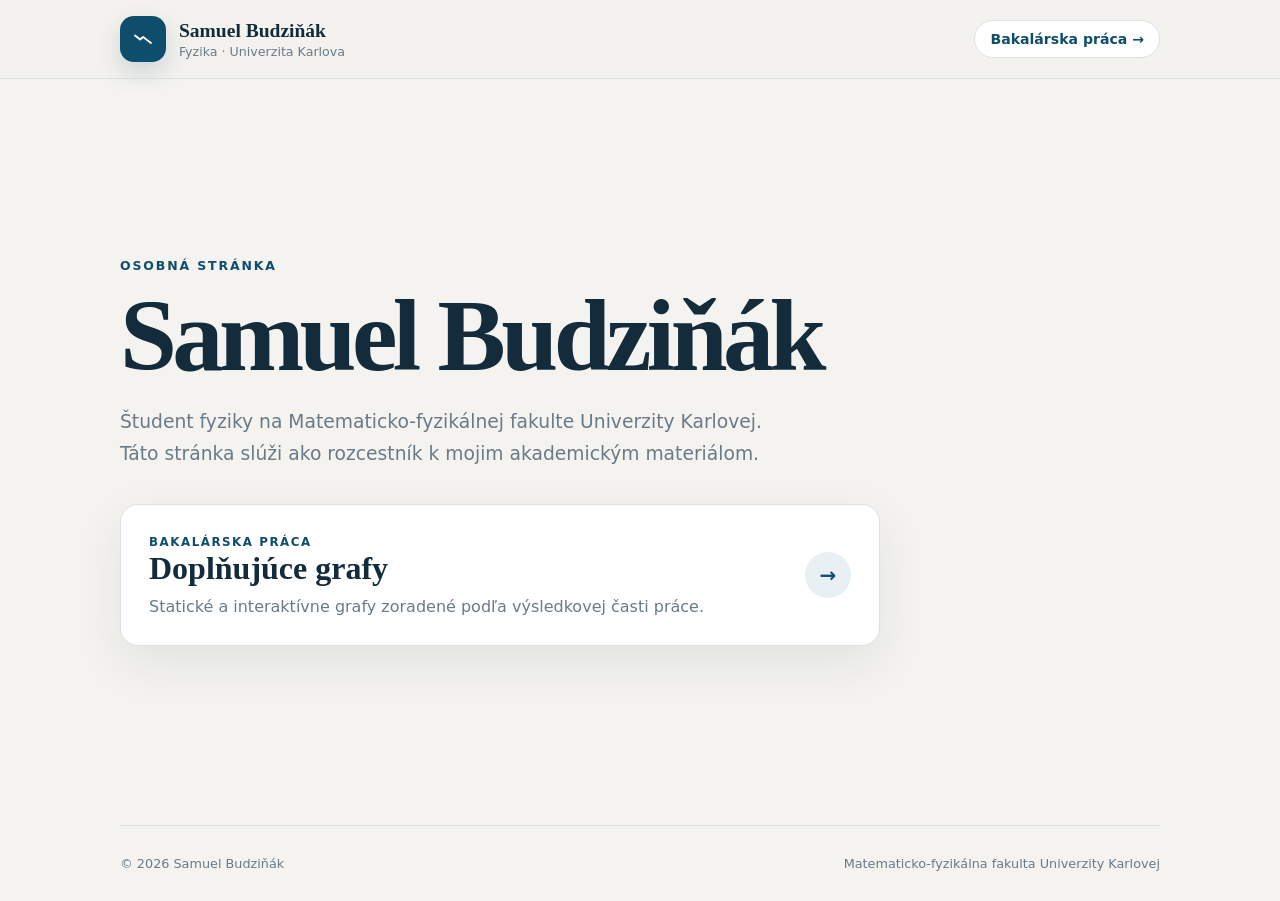
==== commit 2f357a84: "Update index.html" ====
--- a/index.html
+++ b/index.html
@@ -3,17 +3,25 @@
 <head>
   <meta charset="UTF-8">
   <meta name="viewport" content="width=device-width, initial-scale=1.0">
+
   <title>Samuel Budziňák</title>
-  <meta name="description" content="Osobná stránka Samuela Budziňáka.">
+  <meta
+    name="description"
+    content="Osobná stránka Samuela Budziňáka."
+  >
+
   <style>
     :root {
       color-scheme: light;
-      --background: #f5f4f0;
+      --background: #f4f3ef;
       --surface: #ffffff;
-      --text: #142b3b;
-      --muted: #667785;
-      --accent: #0f4867;
+      --text: #132b3b;
+      --muted: #6a7a87;
+      --accent: #0f4d6d;
+      --accent-soft: #e8f0f4;
       --border: #dbe2e6;
+      --shadow: 0 18px 50px rgba(19, 43, 59, 0.08);
+      --content-width: 1040px;
     }
 
     * {
@@ -21,103 +29,298 @@
     }
 
     body {
+      min-height: 100vh;
       margin: 0;
-      min-height: 100vh;
+      background: var(--background);
+      color: var(--text);
+      font-family:
+        Inter,
+        ui-sans-serif,
+        system-ui,
+        -apple-system,
+        BlinkMacSystemFont,
+        "Segoe UI",
+        sans-serif;
+    }
+
+    a {
+      color: inherit;
+    }
+
+    header {
+      border-bottom: 1px solid var(--border);
+      background: rgba(244, 243, 239, 0.96);
+    }
+
+    .header-inner,
+    main,
+    footer {
+      width: min(calc(100% - 36px), var(--content-width));
+      margin-inline: auto;
+    }
+
+    .header-inner {
+      min-height: 78px;
+      display: flex;
+      align-items: center;
+      justify-content: space-between;
+      gap: 20px;
+    }
+
+    .brand {
+      display: flex;
+      align-items: center;
+      gap: 13px;
+      text-decoration: none;
+    }
+
+    .brand-mark {
+      width: 46px;
+      height: 46px;
       display: grid;
       place-items: center;
-      padding: 24px;
-      background: var(--background);
-      color: var(--text);
-      font-family: Inter, system-ui, -apple-system, BlinkMacSystemFont, "Segoe UI", sans-serif;
+      border-radius: 14px;
+      background: var(--accent);
+      color: white;
+      box-shadow: 0 10px 24px rgba(15, 77, 109, 0.18);
+    }
+
+    .brand-mark svg {
+      width: 24px;
+      height: 24px;
+    }
+
+    .brand-text strong,
+    .brand-text span {
+      display: block;
+    }
+
+    .brand-text strong {
+      font-family: Georgia, "Times New Roman", serif;
+      font-size: 1.22rem;
+    }
+
+    .brand-text span {
+      margin-top: 2px;
+      color: var(--muted);
+      font-size: 0.79rem;
+    }
+
+    .header-link {
+      padding: 10px 15px;
+      border: 1px solid var(--border);
+      border-radius: 999px;
+      background: white;
+      color: var(--accent);
+      font-size: 0.88rem;
+      font-weight: 750;
+      text-decoration: none;
+      transition:
+        transform 150ms ease,
+        border-color 150ms ease;
+    }
+
+    .header-link:hover {
+      transform: translateY(-1px);
+      border-color: #aebfc8;
     }
 
     main {
-      width: min(760px, 100%);
-      padding: clamp(36px, 7vw, 72px);
-      border: 1px solid var(--border);
-      border-radius: 24px;
-      background: var(--surface);
-      box-shadow: 0 18px 55px rgba(20, 43, 59, 0.08);
+      min-height: calc(100vh - 154px);
+      display: grid;
+      align-content: center;
+      padding-block: 72px;
+    }
+
+    .intro {
+      max-width: 760px;
+      margin-bottom: 34px;
     }
 
     .eyebrow {
-      margin: 0 0 12px;
+      margin: 0 0 14px;
       color: var(--accent);
-      font-size: 0.82rem;
-      font-weight: 800;
-      letter-spacing: 0.16em;
+      font-size: 0.78rem;
+      font-weight: 850;
+      letter-spacing: 0.15em;
       text-transform: uppercase;
     }
 
     h1 {
       margin: 0;
       font-family: Georgia, "Times New Roman", serif;
-      font-size: clamp(2.7rem, 8vw, 5rem);
-      line-height: 0.98;
-    }
-
-    .intro {
-      max-width: 560px;
-      margin: 22px 0 34px;
+      font-size: clamp(3.4rem, 8vw, 6.4rem);
+      font-weight: 600;
+      letter-spacing: -0.045em;
+      line-height: 0.95;
+    }
+
+    .lead {
+      max-width: 670px;
+      margin: 22px 0 0;
       color: var(--muted);
-      font-size: 1.08rem;
+      font-size: clamp(1.02rem, 1.5vw, 1.17rem);
       line-height: 1.7;
     }
 
-    .link-card {
+    .thesis-card {
+      max-width: 760px;
       display: flex;
       align-items: center;
       justify-content: space-between;
-      gap: 18px;
-      padding: 22px 24px;
+      gap: 28px;
+      padding: 26px 28px;
       border: 1px solid var(--border);
-      border-radius: 16px;
-      color: var(--text);
+      border-radius: 18px;
+      background: var(--surface);
+      box-shadow: var(--shadow);
       text-decoration: none;
-      transition: transform 160ms ease, border-color 160ms ease, box-shadow 160ms ease;
-    }
-
-    .link-card:hover {
+      transition:
+        transform 160ms ease,
+        border-color 160ms ease,
+        box-shadow 160ms ease;
+    }
+
+    .thesis-card:hover {
       transform: translateY(-2px);
-      border-color: #a8beca;
-      box-shadow: 0 12px 28px rgba(20, 43, 59, 0.09);
-    }
-
-    .link-card strong,
-    .link-card span {
-      display: block;
-    }
-
-    .link-card span {
-      margin-top: 5px;
+      border-color: #acc0ca;
+      box-shadow: 0 22px 56px rgba(19, 43, 59, 0.11);
+    }
+
+    .card-label {
+      margin: 0 0 7px;
+      color: var(--accent);
+      font-size: 0.74rem;
+      font-weight: 850;
+      letter-spacing: 0.13em;
+      text-transform: uppercase;
+    }
+
+    .thesis-card h2 {
+      margin: 0;
+      font-family: Georgia, "Times New Roman", serif;
+      font-size: clamp(1.45rem, 3vw, 2rem);
+    }
+
+    .thesis-card p {
+      margin: 8px 0 0;
       color: var(--muted);
-      font-size: 0.94rem;
+      line-height: 1.55;
     }
 
     .arrow {
       flex: 0 0 auto;
+      width: 46px;
+      height: 46px;
+      display: grid;
+      place-items: center;
+      border-radius: 50%;
+      background: var(--accent-soft);
       color: var(--accent);
-      font-size: 1.5rem;
+      font-size: 1.25rem;
+      font-weight: 800;
+    }
+
+    footer {
+      min-height: 76px;
+      display: flex;
+      align-items: center;
+      justify-content: space-between;
+      gap: 20px;
+      border-top: 1px solid var(--border);
+      color: var(--muted);
+      font-size: 0.8rem;
+    }
+
+    @media (max-width: 640px) {
+      .brand-text span,
+      .header-link span {
+        display: none;
+      }
+
+      main {
+        padding-block: 52px;
+      }
+
+      .thesis-card {
+        align-items: flex-start;
+        padding: 22px;
+      }
+
+      footer {
+        flex-direction: column;
+        align-items: flex-start;
+        justify-content: center;
+        gap: 5px;
+      }
+    }
+
+    @media (prefers-reduced-motion: reduce) {
+      * {
+        transition: none !important;
+      }
     }
   </style>
 </head>
+
 <body>
+  <header>
+    <div class="header-inner">
+      <a class="brand" href="./" aria-label="Samuel Budziňák – domov">
+        <span class="brand-mark" aria-hidden="true">
+          <svg viewBox="0 0 24 24" fill="none">
+            <path
+              d="M4 8.5L9.1 12.4L12.1 9.9L20 16"
+              stroke="currentColor"
+              stroke-width="1.9"
+              stroke-linecap="round"
+              stroke-linejoin="round"
+            />
+          </svg>
+        </span>
+
+        <span class="brand-text">
+          <strong>Samuel Budziňák</strong>
+          <span>Fyzika · Univerzita Karlova</span>
+        </span>
+      </a>
+
+      <a class="header-link" href="bachelor_thesis/">
+        <span>Bakalárska práca</span> →
+      </a>
+    </div>
+  </header>
+
   <main>
-    <p class="eyebrow">Osobná stránka</p>
-    <h1>Samuel Budziňák</h1>
-
-    <p class="intro">
-      Vitajte na mojej osobnej stránke. Nižšie nájdete doplňujúce
-      materiály k mojej bakalárskej práci.
-    </p>
-
-    <a class="link-card" href="bachelor_thesis/">
+    <section class="intro">
+      <p class="eyebrow">Osobná stránka</p>
+
+      <h1>Samuel Budziňák</h1>
+
+      <p class="lead">
+        Študent fyziky na Matematicko-fyzikálnej fakulte Univerzity
+        Karlovej. Táto stránka slúži ako rozcestník k mojim akademickým
+        materiálom.
+      </p>
+    </section>
+
+    <a class="thesis-card" href="bachelor_thesis/">
       <span>
-        <strong>Bakalárska práca – doplňujúce grafy</strong>
-        <span>Interaktívny prehliadač výsledkov</span>
+        <span class="card-label">Bakalárska práca</span>
+        <h2>Doplňujúce grafy</h2>
+        <p>
+          Statické a interaktívne grafy zoradené podľa výsledkovej
+          časti práce.
+        </p>
       </span>
+
       <span class="arrow" aria-hidden="true">→</span>
     </a>
   </main>
+
+  <footer>
+    <span>© 2026 Samuel Budziňák</span>
+    <span>Matematicko-fyzikálna fakulta Univerzity Karlovej</span>
+  </footer>
 </body>
 </html>
